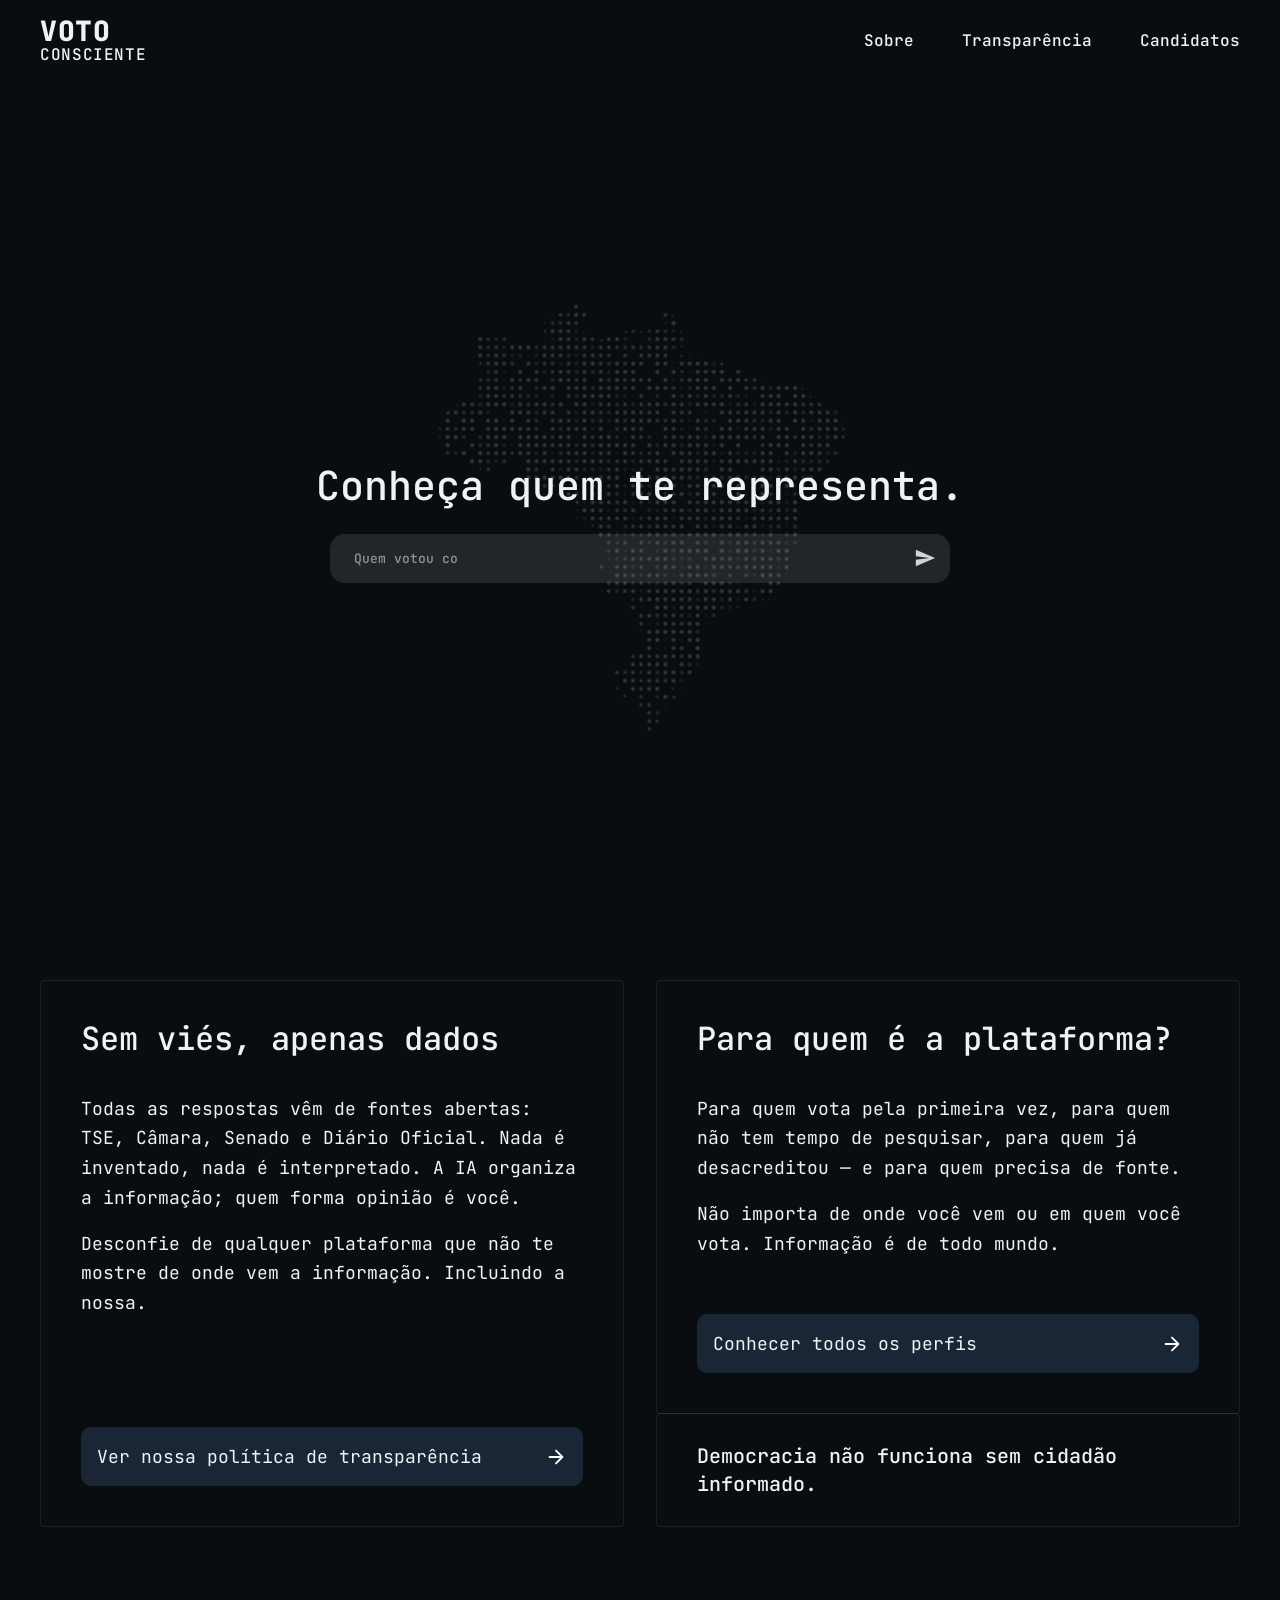
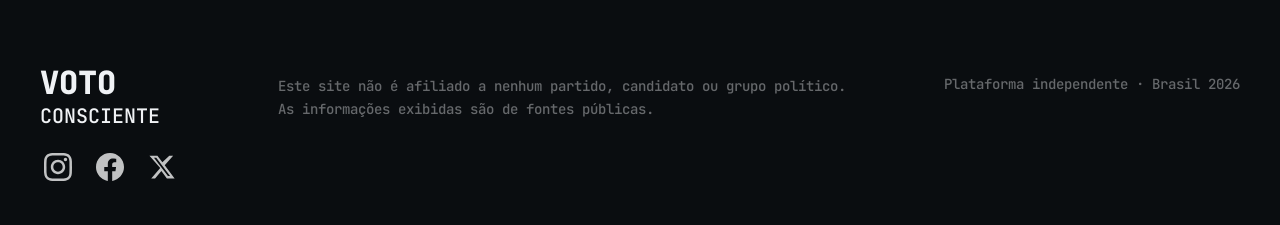
==== src/frontend/VoteBem/voto Consciente/index.html @ 282ef4f5 "feat: Integração backend e frontend Buscando candidatos corretamente, carregando perfil e patrimonio" ====
<!DOCTYPE html>
<html lang="pt-BR">

<head>
  <meta charset="UTF-8" />
  <meta name="viewport" content="width=device-width, initial-scale=1.0" />
  <title>VOTO CONSCIENTE</title>
  <link
    href="https://fonts.googleapis.com/css2?family=JetBrains+Mono:wght@400;500;700;800&family=Inter:wght@400;500&display=swap"
    rel="stylesheet">
  <style>
    *,
    *::before,
    *::after {
      margin: 0;
      padding: 0;
      box-sizing: border-box;
    }

    :root {
      --black: #0a0d10;
      --bg-card: #1a2535;
      --border: rgba(255,255,255,0.08);
      --text: #f0f2f5;
      --muted: rgba(240,242,245,0.4);
      --accent: #3ba8cf;
      --mono: 'JetBrains Mono', monospace;
      --sans: 'Inter', sans-serif;
    }

    html {
      scroll-behavior: smooth;
    }

    body {
      font-family: var(--mono);
      background: var(--black);
      color: var(--text);
      overflow-x: hidden;
    }

    /* ── NAVBAR ── */
    nav {
      position: sticky;
      top: 0;
      z-index: 100;
      background: var(--black);
      border-bottom-left-radius: 10px;
      border-bottom-right-radius: 10px;
      height: 80px;
      display: flex;
      align-items: center;
      padding: 0 40px;
      justify-content: space-between;
    }

    .logo {
      display: flex;
      flex-direction: column;
      line-height: 1;
    }

    .logo-voto {
      font-size: 28px;
      font-weight: 800;
      letter-spacing: .02em;
      color: var(--text);
    }

    .logo-consciente {
      font-size: 16px;
      font-weight: 500;
      color: var(--text);
      letter-spacing: .04em;
      margin-top: 2px;
    }

    .nav-links {
      display: flex;
      gap: 48px;
    }

    .nav-links a {
      font-size: 16px;
      font-weight: 500;
      color: var(--text);
      text-decoration: none;
      transition: opacity .2s;
    }

    .nav-links a:hover {
      opacity: .6;
    }

    /* ── HERO ── */
    .hero {
      position: relative;
      min-height: 100vh;
      display: flex;
      flex-direction: column;
      align-items: center;
      justify-content: center;
      padding: 80px 40px;
      overflow: hidden;
    }

    /* GIF globe background */
    .hero-bg {
      position: absolute;
      top: 50%;
      left: 50%;
      transform: translate(-50%, -52%);
      width: 560px;
      height: 560px;
      opacity: .18;
      pointer-events: none;
    }

    .hero-title {
      font-size: 40px;
      font-weight: 500;
      text-align: center;
      position: relative;
      z-index: 1;
      margin-bottom: 24px;
      max-width: 700px;
      line-height: 1.2;
    }

    /* Search bar */
    .search-wrap {
      position: relative;
      width: 100%;
      max-width: 620px;
      margin-bottom: 16px;
      z-index: 1;
    }

    .search-input {
      width: 100%;
      padding: 16px 52px 16px 24px;
      background: rgba(255, 255, 255, 0.1);
      border: none;
      border-radius: 15px;
      color: var(--text);
      font-family: var(--mono);
      font-size: 13px;
      font-weight: 500;
      outline: none;
      transition: background .25s;
      caret-color: var(--accent);
    }

    .search-input::placeholder {
      color: rgba(255, 255, 255, 0.5);
    }

    .search-input:focus {
      background: rgba(255, 255, 255, 0.14);
    }

    .search-btn {
      position: absolute;
      right: 14px;
      top: 50%;
      transform: translateY(-50%);
      background: none;
      border: none;
      cursor: pointer;
      padding: 0;
      display: flex;
      align-items: center;
      justify-content: center;
      opacity: .8;
      transition: opacity .2s;
    }

    .search-btn:hover {
      opacity: 1;
    }

    .search-btn svg {
      width: 22px;
      height: 22px;
      fill: white;
    }

    /* Pills */
    .pills {
      display: flex;
      gap: 10px;
      flex-wrap: wrap;
      justify-content: center;
      z-index: 1;
    }

    .pill {
      padding: 8px 16px;
      background: rgba(255, 255, 255, 0.1);
      border: none;
      border-radius: 15px;
      font-family: var(--sans);
      font-size: 12px;
      font-weight: 500;
      color: var(--text);
      cursor: pointer;
      transition: background .2s;
    }

    .pill:hover {
      background: rgba(255, 255, 255, 0.18);
    }

    /* ── CARDS SECTION ── */
    .cards-section {
      padding: 0 40px 40px;
      display: grid;
      grid-template-columns: 1fr 1fr;
      gap: 32px;
      max-width: 1840px;
      margin: 0 auto;
    }

    .card {
      border: 1px solid var(--border);
      border-radius: 4px;
      padding: 40px;
      overflow: hidden;
      display: flex;
      flex-direction: column;
    }

    .card-title {
      font-size: 32px;
      font-weight: 500;
      color: var(--text);
      margin-bottom: 36px;
      line-height: 1.15;
    }

    .card-body {
      font-size: 18px;
      font-weight: 400;
      color: var(--text);
      line-height: 1.65;
      margin-bottom: 24px;
      max-width: 680px;
    }

    .card-body+.card-body {
      margin-top: -8px;
    }

    .card-spacer {
      flex: 1;
    }

    /* Card button */
    .card-btn {
      display: inline-flex;
      align-items: center;
      justify-content: space-between;
      padding: 18px 16px;
      background: var(--bg-card);
      border: none;
      border-radius: 10px;
      font-family: var(--mono);
      font-size: 18px;
      font-weight: 400;
      color: var(--text);
      cursor: pointer;
      text-decoration: none;
      width: 100%;
      max-width: 580px;
      margin-top: 32px;
      transition: background .2s, opacity .2s;
    }

    .card-btn:hover {
      background: #222f42;
    }

    .card-btn svg {
      width: 22px;
      height: 22px;
      fill: white;
      flex-shrink: 0;
    }

    /* Right column layout */
    .card-right-col {
      display: flex;
      flex-direction: column;
      gap: 0;
    }

    .card-main {
      border: 1px solid var(--border);
      border-radius: 4px;
      padding: 40px;
    }

    .card-quote {
      border: 1px solid var(--border);
      border-radius: 4px;
      padding: 28px 40px;
      margin-top: -1px;
    }

    .card-quote p {
      font-size: 20px;
      font-weight: 500;
      color: var(--text);
      line-height: 1.4;
    }

    /* ── FOOTER ── */
    footer {
      margin-top: 40px;
      padding: 60px 40px 40px;
      position: relative;
      display: flex;
      align-items: flex-start;
      justify-content: space-between;
      flex-wrap: wrap;
      gap: 24px;
    }

    .footer-left {
      display: flex;
      flex-direction: column;
      gap: 0;
    }

    .footer-logo-voto {
      font-size: 32px;
      font-weight: 800;
      color: var(--text);
      line-height: 1;
    }

    .footer-logo-consciente {
      font-size: 20px;
      font-weight: 500;
      color: var(--text);
      margin-top: 4px;
    }

    .footer-social {
      display: flex;
      gap: 16px;
      margin-top: 20px;
    }

    .footer-social a {
      display: flex;
      align-items: center;
      justify-content: center;
      width: 36px;
      height: 36px;
      opacity: .75;
      transition: opacity .2s;
    }

    .footer-social a:hover {
      opacity: 1;
    }

    .footer-social svg {
      width: 28px;
      height: 28px;
      fill: white;
    }

    .footer-center {
      font-size: 14px;
      font-weight: 500;
      color: var(--muted);
      max-width: 680px;
      line-height: 1.6;
      padding-top: 8px;
    }

    .footer-right {
      font-size: 14px;
      font-weight: 500;
      color: var(--muted);
      padding-top: 8px;
      white-space: nowrap;
    }

    /* Reveal animations */
    .rv {
      opacity: 0;
      transform: translateY(18px);
      transition: opacity .65s ease, transform .65s ease;
    }

    .rv.on {
      opacity: 1;
      transform: none;
    }

    .rv.d1 {
      transition-delay: .1s;
    }

    .rv.d2 {
      transition-delay: .2s;
    }
  </style>
</head>

<body>

  <!-- NAVBAR -->
  <nav>
    <div class="logo">
      <span class="logo-voto">VOTO</span>
      <span class="logo-consciente">CONSCIENTE</span>
    </div>
    <div class="nav-links">
      <a href="sobre.html">Sobre</a>
      <a href="transparencia.html">Transparência</a>
      <a href="candidatos.html">Candidatos</a>
    </div>
  </nav>

  <!-- HERO -->
  <section class="hero">
    <img class="hero-bg" src="brasil.png" alt="" aria-hidden="true" />

    <h1 class="hero-title">Conheça quem te representa.</h1>

    <div class="search-wrap">
      <input class="search-input" id="main-search" type="text" placeholder="" />
      <button class="search-btn" onclick="handleSearch()">
        <svg viewBox="0 0 24 24">
          <path d="M2 21l21-9L2 3v7l15 2-15 2z" />
        </svg>
      </button>
    </div>


  </section>

  <!-- CARDS -->
  <div class="cards-section">

    <!-- Esquerda: Sem viés -->
    <div class="card rv">
      <h2 class="card-title">Sem viés, apenas dados</h2>
      <p class="card-body">
        Todas as respostas vêm de fontes abertas: TSE, Câmara, Senado e Diário Oficial. Nada é inventado, nada é
        interpretado. A IA organiza a informação; quem forma opinião é você.
      </p>
      <p class="card-body">
        Desconfie de qualquer plataforma que não te mostre de onde vem a informação. Incluindo a nossa.
      </p>
      <div class="card-spacer"></div>
      <a href="transparencia.html" class="card-btn">
        Ver nossa política de transparência
        <svg viewBox="0 0 24 24">
          <path d="M5 12h14M12 5l7 7-7 7" fill="none" stroke="white" stroke-width="2" stroke-linecap="round"
            stroke-linejoin="round" />
        </svg>
      </a>
    </div>

    <!-- Direita: Para quem + frase -->
    <div class="card-right-col rv d1">
      <div class="card-main">
        <h2 class="card-title">Para quem é a plataforma?</h2>
        <p class="card-body">
          Para quem vota pela primeira vez, para quem não tem tempo de pesquisar, para quem já desacreditou — e para
          quem precisa de fonte.
        </p>
        <p class="card-body">
          Não importa de onde você vem ou em quem você vota. Informação é de todo mundo.
        </p>
        <a href="sobre.html" class="card-btn">
          Conhecer todos os perfis
          <svg viewBox="0 0 24 24">
            <path d="M5 12h14M12 5l7 7-7 7" fill="none" stroke="white" stroke-width="2" stroke-linecap="round"
              stroke-linejoin="round" />
          </svg>
        </a>
      </div>

      <div class="card-quote rv d2">
        <p>Democracia não funciona sem cidadão informado.</p>
      </div>
    </div>

  </div>

  <!-- FOOTER -->
  <footer>
    <div class="footer-left">
      <span class="footer-logo-voto">VOTO</span>
      <span class="footer-logo-consciente">CONSCIENTE</span>
      <div class="footer-social">
        <!-- Instagram -->
        <a href="#" aria-label="Instagram">
          <svg viewBox="0 0 24 24" xmlns="http://www.w3.org/2000/svg">
            <path
              d="M12 2.163c3.204 0 3.584.012 4.85.07 3.252.148 4.771 1.691 4.919 4.919.058 1.265.069 1.645.069 4.849 0 3.205-.012 3.584-.069 4.849-.149 3.225-1.664 4.771-4.919 4.919-1.266.058-1.644.07-4.85.07-3.204 0-3.584-.012-4.849-.07-3.26-.149-4.771-1.699-4.919-4.92-.058-1.265-.07-1.644-.07-4.849 0-3.204.013-3.583.07-4.849.149-3.227 1.664-4.771 4.919-4.919 1.266-.057 1.645-.069 4.849-.069zm0-2.163c-3.259 0-3.667.014-4.947.072-4.358.2-6.78 2.618-6.98 6.98-.059 1.281-.073 1.689-.073 4.948 0 3.259.014 3.668.072 4.948.2 4.358 2.618 6.78 6.98 6.98 1.281.058 1.689.072 4.948.072 3.259 0 3.668-.014 4.948-.072 4.354-.2 6.782-2.618 6.979-6.98.059-1.28.073-1.689.073-4.948 0-3.259-.014-3.667-.072-4.947-.196-4.354-2.617-6.78-6.979-6.98-1.281-.059-1.69-.073-4.949-.073zm0 5.838c-3.403 0-6.162 2.759-6.162 6.162s2.759 6.163 6.162 6.163 6.162-2.759 6.162-6.163c0-3.403-2.759-6.162-6.162-6.162zm0 10.162c-2.209 0-4-1.79-4-4 0-2.209 1.791-4 4-4s4 1.791 4 4c0 2.21-1.791 4-4 4zm6.406-11.845c-.796 0-1.441.645-1.441 1.44s.645 1.44 1.441 1.44c.795 0 1.439-.645 1.439-1.44s-.644-1.44-1.439-1.44z" />
          </svg>
        </a>
        <!-- Facebook -->
        <a href="#" aria-label="Facebook">
          <svg viewBox="0 0 24 24" xmlns="http://www.w3.org/2000/svg">
            <path
              d="M24 12.073c0-6.627-5.373-12-12-12s-12 5.373-12 12c0 5.99 4.388 10.954 10.125 11.854v-8.385H7.078v-3.47h3.047V9.43c0-3.007 1.792-4.669 4.533-4.669 1.312 0 2.686.235 2.686.235v2.953H15.83c-1.491 0-1.956.925-1.956 1.874v2.25h3.328l-.532 3.47h-2.796v8.385C19.612 23.027 24 18.062 24 12.073z" />
          </svg>
        </a>
        <!-- X / Twitter -->
        <a href="#" aria-label="X">
          <svg viewBox="0 0 24 24" xmlns="http://www.w3.org/2000/svg">
            <path
              d="M18.244 2.25h3.308l-7.227 8.26 8.502 11.24H16.17l-4.714-6.231-5.401 6.231H2.744l7.736-8.841L1.254 2.25H8.08l4.253 5.622zm-1.161 17.52h1.833L7.084 4.126H5.117z" />
          </svg>
        </a>
      </div>
    </div>

    <p class="footer-center">
      Este site não é afiliado a nenhum partido, candidato ou grupo político.<br>
      As informações exibidas são de fontes públicas.
    </p>

    <p class="footer-right">Plataforma independente · Brasil 2026</p>
  </footer>

  <script>
    // ── Scroll reveal ──
    const io = new IntersectionObserver(
      entries => entries.forEach(e => { if (e.isIntersecting) e.target.classList.add('on'); }),
      { threshold: 0.1 }
    );
    document.querySelectorAll('.rv').forEach(el => io.observe(el));

    // ── Typewriter placeholder ──
    const suggestions = [
      'Quem votou contra a escala 6x1?',
      'Quem apoiou a reforma da previdência?',
      'Histórico de cargos de Lula',
      'Quais projetos de lei Bolsonaro aprovou?',
      'Patrimônio declarado de candidatos ao Senado',
      'Quem votou a favor da PEC dos combustíveis?',
    ];

    const input = document.getElementById('main-search');
    let current = 0;
    let charIndex = 0;
    let isDeleting = false;
    let isPaused = false;
    let animating = true;

    const TYPING_SPEED = 55;   // ms por caractere digitando
    const DELETING_SPEED = 28;  // ms por caractere apagando
    const PAUSE_AFTER = 1800; // ms parado antes de apagar
    const PAUSE_BEFORE = 300;  // ms vazio antes de começar próximo

    function typewriter() {
      if (!animating) return;

      const word = suggestions[current];

      if (!isDeleting) {
        // Digitando
        charIndex++;
        input.placeholder = word.slice(0, charIndex);

        if (charIndex === word.length) {
          // Terminou de digitar — pausa antes de apagar
          isPaused = true;
          setTimeout(() => {
            isPaused = false;
            isDeleting = true;
            typewriter();
          }, PAUSE_AFTER);
          return;
        }
        setTimeout(typewriter, TYPING_SPEED);

      } else {
        // Apagando
        charIndex--;
        input.placeholder = word.slice(0, charIndex);

        if (charIndex === 0) {
          // Terminou de apagar — troca palavra e pausa antes de começar
          isDeleting = false;
          current = (current + 1) % suggestions.length;
          setTimeout(typewriter, PAUSE_BEFORE);
          return;
        }
        setTimeout(typewriter, DELETING_SPEED);
      }
    }

    // Para animação quando o usuário foca, retoma quando sai sem digitar
    input.addEventListener('focus', () => {
      animating = false;
      input.placeholder = '';
    });

    input.addEventListener('blur', () => {
      if (input.value === '') {
        animating = true;
        charIndex = 0;
        isDeleting = false;
        current = (current + 1) % suggestions.length;
        setTimeout(typewriter, PAUSE_BEFORE);
      }
    });

    // Inicia
    setTimeout(typewriter, 600);

    // ── Search ──
    input.addEventListener('keydown', e => {
      if (e.key === 'Enter') handleSearch();
    });

    function handleSearch() {
      const val = input.value.trim();
      if (val) window.location.href = `chat.html?q=${encodeURIComponent(val)}`;
    }
  </script>
</body>

</html>
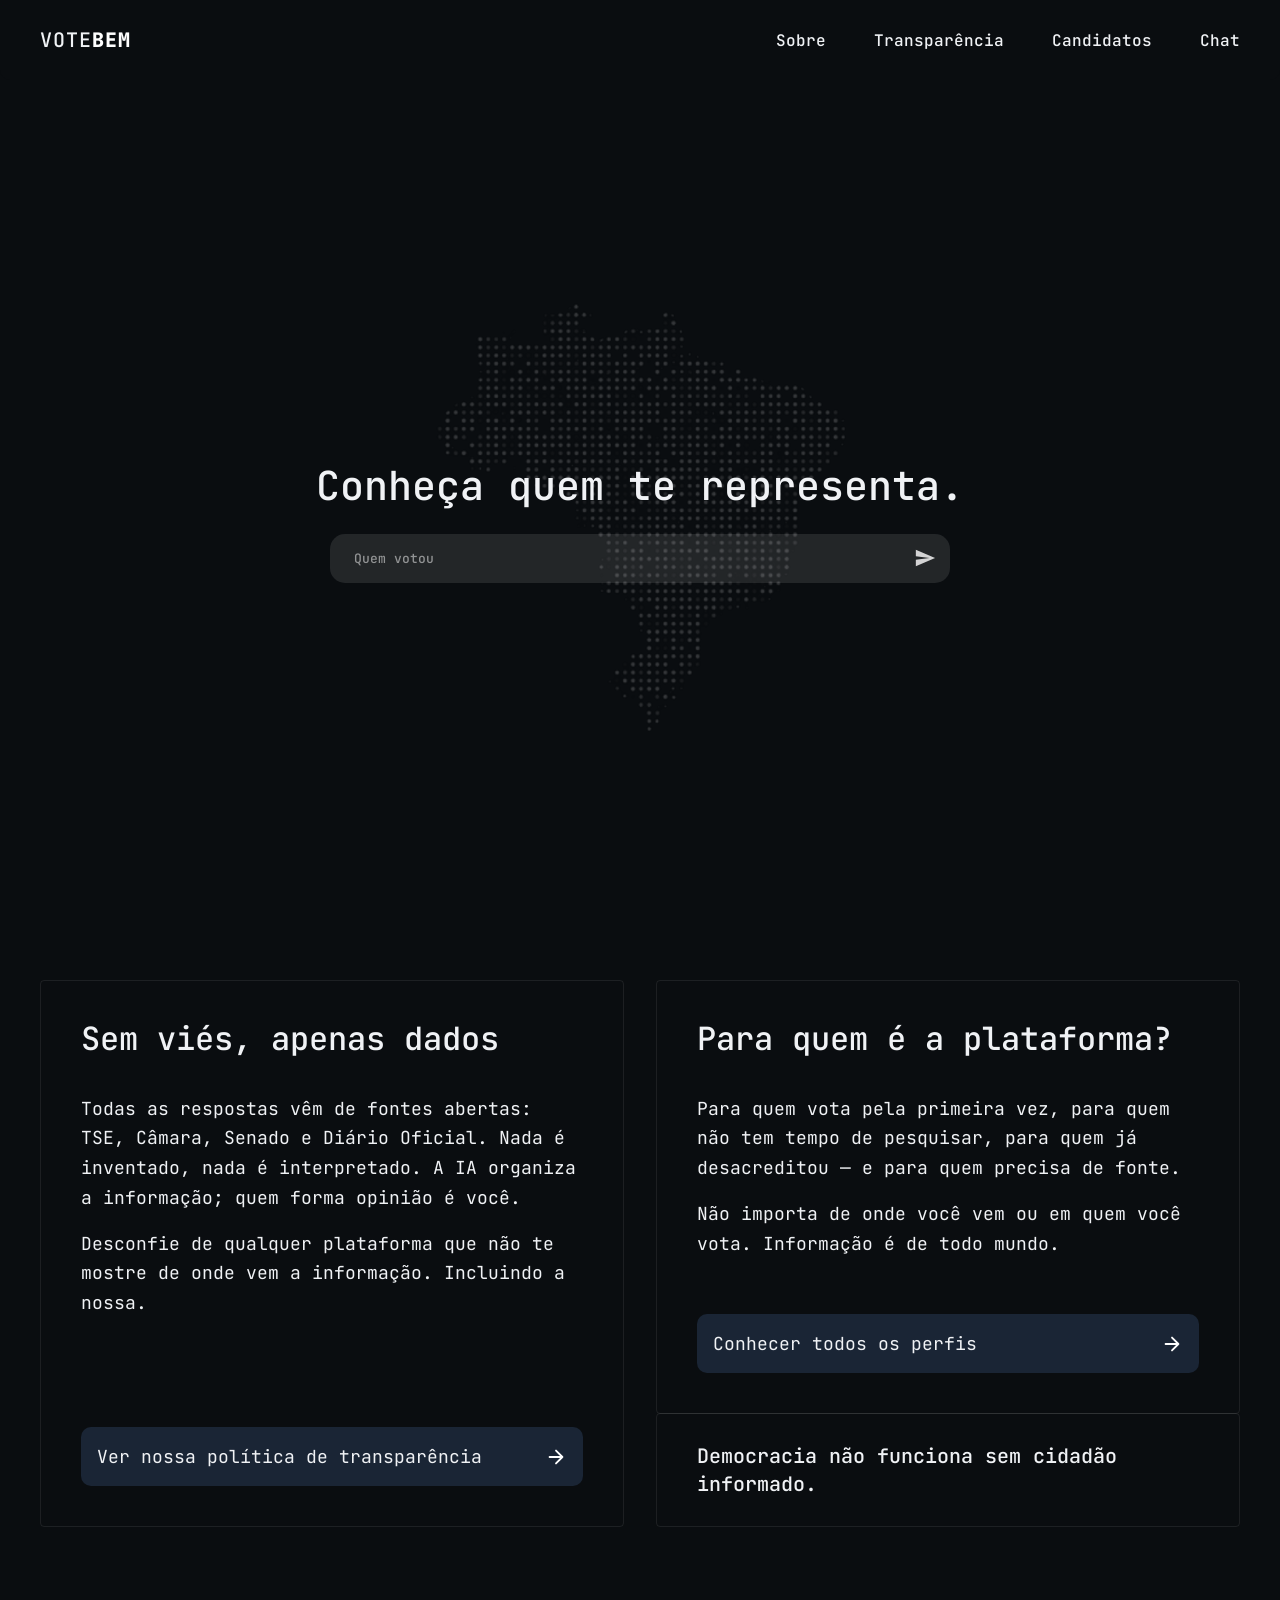
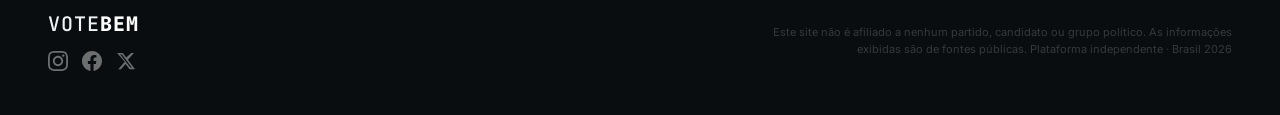
==== commit aeefabff: "update e fix" ====
--- a/src/frontend/VoteBem/voto Consciente/index.html
+++ b/src/frontend/VoteBem/voto Consciente/index.html
@@ -8,6 +8,7 @@
   <link
     href="https://fonts.googleapis.com/css2?family=JetBrains+Mono:wght@400;500;700;800&family=Inter:wght@400;500&display=swap"
     rel="stylesheet">
+  <link rel="stylesheet" href="global.css">
   <style>
     *,
     *::before,
@@ -20,9 +21,9 @@
     :root {
       --black: #0a0d10;
       --bg-card: #1a2535;
-      --border: rgba(255,255,255,0.08);
+      --border: rgba(255, 255, 255, 0.08);
       --text: #f0f2f5;
-      --muted: rgba(240,242,245,0.4);
+      --muted: rgba(240, 242, 245, 0.4);
       --accent: #3ba8cf;
       --mono: 'JetBrains Mono', monospace;
       --sans: 'Inter', sans-serif;
@@ -37,59 +38,6 @@
       background: var(--black);
       color: var(--text);
       overflow-x: hidden;
-    }
-
-    /* ── NAVBAR ── */
-    nav {
-      position: sticky;
-      top: 0;
-      z-index: 100;
-      background: var(--black);
-      border-bottom-left-radius: 10px;
-      border-bottom-right-radius: 10px;
-      height: 80px;
-      display: flex;
-      align-items: center;
-      padding: 0 40px;
-      justify-content: space-between;
-    }
-
-    .logo {
-      display: flex;
-      flex-direction: column;
-      line-height: 1;
-    }
-
-    .logo-voto {
-      font-size: 28px;
-      font-weight: 800;
-      letter-spacing: .02em;
-      color: var(--text);
-    }
-
-    .logo-consciente {
-      font-size: 16px;
-      font-weight: 500;
-      color: var(--text);
-      letter-spacing: .04em;
-      margin-top: 2px;
-    }
-
-    .nav-links {
-      display: flex;
-      gap: 48px;
-    }
-
-    .nav-links a {
-      font-size: 16px;
-      font-weight: 500;
-      color: var(--text);
-      text-decoration: none;
-      transition: opacity .2s;
-    }
-
-    .nav-links a:hover {
-      opacity: .6;
     }
 
     /* ── HERO ── */
@@ -314,81 +262,6 @@
       line-height: 1.4;
     }
 
-    /* ── FOOTER ── */
-    footer {
-      margin-top: 40px;
-      padding: 60px 40px 40px;
-      position: relative;
-      display: flex;
-      align-items: flex-start;
-      justify-content: space-between;
-      flex-wrap: wrap;
-      gap: 24px;
-    }
-
-    .footer-left {
-      display: flex;
-      flex-direction: column;
-      gap: 0;
-    }
-
-    .footer-logo-voto {
-      font-size: 32px;
-      font-weight: 800;
-      color: var(--text);
-      line-height: 1;
-    }
-
-    .footer-logo-consciente {
-      font-size: 20px;
-      font-weight: 500;
-      color: var(--text);
-      margin-top: 4px;
-    }
-
-    .footer-social {
-      display: flex;
-      gap: 16px;
-      margin-top: 20px;
-    }
-
-    .footer-social a {
-      display: flex;
-      align-items: center;
-      justify-content: center;
-      width: 36px;
-      height: 36px;
-      opacity: .75;
-      transition: opacity .2s;
-    }
-
-    .footer-social a:hover {
-      opacity: 1;
-    }
-
-    .footer-social svg {
-      width: 28px;
-      height: 28px;
-      fill: white;
-    }
-
-    .footer-center {
-      font-size: 14px;
-      font-weight: 500;
-      color: var(--muted);
-      max-width: 680px;
-      line-height: 1.6;
-      padding-top: 8px;
-    }
-
-    .footer-right {
-      font-size: 14px;
-      font-weight: 500;
-      color: var(--muted);
-      padding-top: 8px;
-      white-space: nowrap;
-    }
-
     /* Reveal animations */
     .rv {
       opacity: 0;
@@ -415,14 +288,12 @@
 
   <!-- NAVBAR -->
   <nav>
-    <div class="logo">
-      <span class="logo-voto">VOTO</span>
-      <span class="logo-consciente">CONSCIENTE</span>
-    </div>
+    <a href="index.html" class="logo-mark">VOTE<span>BEM</span></a>
     <div class="nav-links">
       <a href="sobre.html">Sobre</a>
       <a href="transparencia.html">Transparência</a>
       <a href="candidatos.html">Candidatos</a>
+      <a href="chat.html">Chat</a>
     </div>
   </nav>
 
@@ -497,39 +368,30 @@
   <!-- FOOTER -->
   <footer>
     <div class="footer-left">
-      <span class="footer-logo-voto">VOTO</span>
-      <span class="footer-logo-consciente">CONSCIENTE</span>
+      <a href="index.html" class="logo-mark">VOTE<span>BEM</span></a>
       <div class="footer-social">
-        <!-- Instagram -->
         <a href="#" aria-label="Instagram">
-          <svg viewBox="0 0 24 24" xmlns="http://www.w3.org/2000/svg">
+          <svg viewBox="0 0 24 24">
             <path
               d="M12 2.163c3.204 0 3.584.012 4.85.07 3.252.148 4.771 1.691 4.919 4.919.058 1.265.069 1.645.069 4.849 0 3.205-.012 3.584-.069 4.849-.149 3.225-1.664 4.771-4.919 4.919-1.266.058-1.644.07-4.85.07-3.204 0-3.584-.012-4.849-.07-3.26-.149-4.771-1.699-4.919-4.92-.058-1.265-.07-1.644-.07-4.849 0-3.204.013-3.583.07-4.849.149-3.227 1.664-4.771 4.919-4.919 1.266-.057 1.645-.069 4.849-.069zm0-2.163c-3.259 0-3.667.014-4.947.072-4.358.2-6.78 2.618-6.98 6.98-.059 1.281-.073 1.689-.073 4.948 0 3.259.014 3.668.072 4.948.2 4.358 2.618 6.78 6.98 6.98 1.281.058 1.689.072 4.948.072 3.259 0 3.668-.014 4.948-.072 4.354-.2 6.782-2.618 6.979-6.98.059-1.28.073-1.689.073-4.948 0-3.259-.014-3.667-.072-4.947-.196-4.354-2.617-6.78-6.979-6.98-1.281-.059-1.69-.073-4.949-.073zm0 5.838c-3.403 0-6.162 2.759-6.162 6.162s2.759 6.163 6.162 6.163 6.162-2.759 6.162-6.163c0-3.403-2.759-6.162-6.162-6.162zm0 10.162c-2.209 0-4-1.79-4-4 0-2.209 1.791-4 4-4s4 1.791 4 4c0 2.21-1.791 4-4 4zm6.406-11.845c-.796 0-1.441.645-1.441 1.44s.645 1.44 1.441 1.44c.795 0 1.439-.645 1.439-1.44s-.644-1.44-1.439-1.44z" />
           </svg>
         </a>
-        <!-- Facebook -->
         <a href="#" aria-label="Facebook">
-          <svg viewBox="0 0 24 24" xmlns="http://www.w3.org/2000/svg">
+          <svg viewBox="0 0 24 24">
             <path
               d="M24 12.073c0-6.627-5.373-12-12-12s-12 5.373-12 12c0 5.99 4.388 10.954 10.125 11.854v-8.385H7.078v-3.47h3.047V9.43c0-3.007 1.792-4.669 4.533-4.669 1.312 0 2.686.235 2.686.235v2.953H15.83c-1.491 0-1.956.925-1.956 1.874v2.25h3.328l-.532 3.47h-2.796v8.385C19.612 23.027 24 18.062 24 12.073z" />
           </svg>
         </a>
-        <!-- X / Twitter -->
         <a href="#" aria-label="X">
-          <svg viewBox="0 0 24 24" xmlns="http://www.w3.org/2000/svg">
+          <svg viewBox="0 0 24 24">
             <path
               d="M18.244 2.25h3.308l-7.227 8.26 8.502 11.24H16.17l-4.714-6.231-5.401 6.231H2.744l7.736-8.841L1.254 2.25H8.08l4.253 5.622zm-1.161 17.52h1.833L7.084 4.126H5.117z" />
           </svg>
         </a>
       </div>
     </div>
-
-    <p class="footer-center">
-      Este site não é afiliado a nenhum partido, candidato ou grupo político.<br>
-      As informações exibidas são de fontes públicas.
-    </p>
-
-    <p class="footer-right">Plataforma independente · Brasil 2026</p>
+    <p class="footer-note">Este site não é afiliado a nenhum partido, candidato ou grupo político. As informações
+      exibidas são de fontes públicas. Plataforma independente · Brasil 2026</p>
   </footer>
 
   <script>
--- a/src/frontend/VoteBem/voto Consciente/global.css
+++ b/src/frontend/VoteBem/voto Consciente/global.css
@@ -0,0 +1,91 @@
+/* ── NAVBAR ── */
+nav {
+  position: sticky;
+  top: 0;
+  z-index: 100;
+  background: #0a0d10;
+  border-bottom-left-radius: 10px;
+  border-bottom-right-radius: 10px;
+  height: 80px;
+  display: flex;
+  align-items: center;
+  padding: 0 40px;
+  justify-content: space-between;
+}
+
+.logo-mark {
+  font-size: 20px;
+  font-weight: 500;
+  letter-spacing: .05em;
+  color: #f0f2f5;
+  text-decoration: none;
+}
+
+.logo-mark span {
+  color: white;
+  font-weight: 800;
+}
+
+.nav-links {
+  display: flex;
+  gap: 48px;
+}
+
+.nav-links a {
+  font-size: 16px;
+  font-weight: 500;
+  color: #f0f2f5;
+  text-decoration: none;
+  transition: opacity .2s;
+}
+
+.nav-links a:hover {
+  opacity: .6;
+}
+
+/* ── FOOTER ── */
+footer {
+  padding: 44px 48px;
+  display: flex;
+  align-items: center;
+  justify-content: space-between;
+  flex-wrap: wrap;
+  gap: 16px;
+  margin-top: auto;
+}
+
+.footer-left {
+  display: flex;
+  flex-direction: column;
+}
+
+.footer-social {
+  display: flex;
+  gap: 14px;
+  margin-top: 14px;
+}
+
+.footer-social a {
+  opacity: .4;
+  transition: opacity .2s;
+  display: flex;
+}
+
+.footer-social a:hover {
+  opacity: 1;
+}
+
+.footer-social svg {
+  width: 20px;
+  height: 20px;
+  fill: white;
+}
+
+.footer-note {
+  font-family: 'Inter', sans-serif;
+  font-size: 11px;
+  color: rgba(255, 255, 255, 0.18);
+  max-width: 460px;
+  line-height: 1.6;
+  text-align: right;
+}
